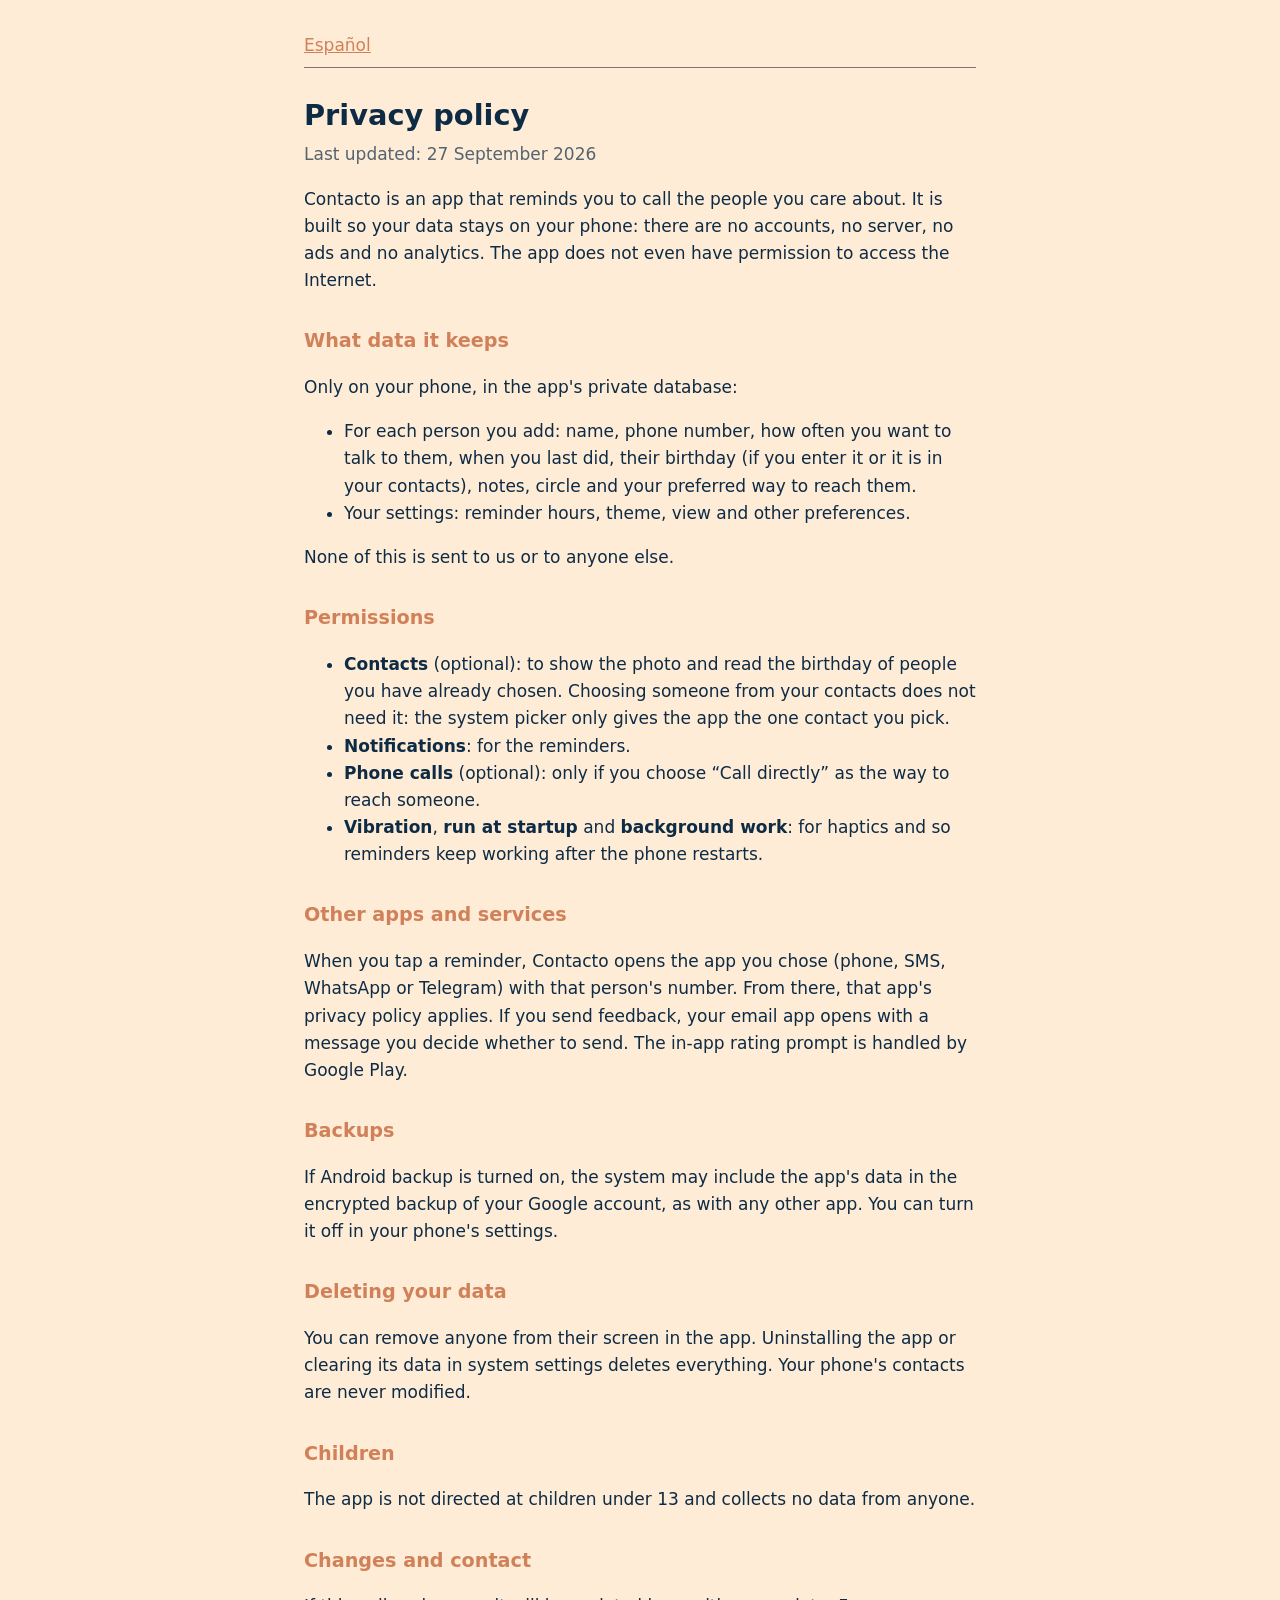
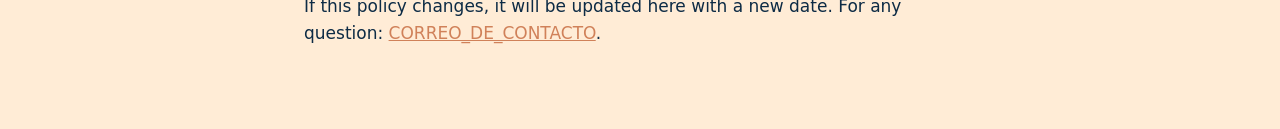
==== docs/privacy.html @ 859b3016 "Política de privacidad, textos de la tienda y guía para publicar (fase 1) Co-Authored-By: Claude Opu" ====
<!doctype html>
<html lang="en">
<head>
<meta charset="utf-8">
<meta name="viewport" content="width=device-width, initial-scale=1">
<title>Contacto · Privacy policy</title>
<link rel="stylesheet" href="estilo.css">
</head>
<body>
<main>
<nav><a href="privacidad.html">Español</a></nav>
<h1>Privacy policy</h1>
<p class="fecha">Last updated: 27 September 2026</p>

<p>Contacto is an app that reminds you to call the people you care about. It is
built so your data stays on your phone: there are no accounts, no server, no
ads and no analytics. The app does not even have permission to access the
Internet.</p>

<h2>What data it keeps</h2>
<p>Only on your phone, in the app's private database:</p>
<ul>
  <li>For each person you add: name, phone number, how often you want to talk
      to them, when you last did, their birthday (if you enter it or it is in
      your contacts), notes, circle and your preferred way to reach them.</li>
  <li>Your settings: reminder hours, theme, view and other preferences.</li>
</ul>
<p>None of this is sent to us or to anyone else.</p>

<h2>Permissions</h2>
<ul>
  <li><strong>Contacts</strong> (optional): to show the photo and read the
      birthday of people you have already chosen. Choosing someone from your
      contacts does not need it: the system picker only gives the app the one
      contact you pick.</li>
  <li><strong>Notifications</strong>: for the reminders.</li>
  <li><strong>Phone calls</strong> (optional): only if you choose “Call
      directly” as the way to reach someone.</li>
  <li><strong>Vibration</strong>, <strong>run at startup</strong> and
      <strong>background work</strong>: for haptics and so reminders keep
      working after the phone restarts.</li>
</ul>

<h2>Other apps and services</h2>
<p>When you tap a reminder, Contacto opens the app you chose (phone, SMS,
WhatsApp or Telegram) with that person's number. From there, that app's privacy
policy applies. If you send feedback, your email app opens with a message you
decide whether to send. The in-app rating prompt is handled by Google Play.</p>

<h2>Backups</h2>
<p>If Android backup is turned on, the system may include the app's data in the
encrypted backup of your Google account, as with any other app. You can turn it
off in your phone's settings.</p>

<h2>Deleting your data</h2>
<p>You can remove anyone from their screen in the app. Uninstalling the app or
clearing its data in system settings deletes everything. Your phone's contacts
are never modified.</p>

<h2>Children</h2>
<p>The app is not directed at children under 13 and collects no data from
anyone.</p>

<h2>Changes and contact</h2>
<p>If this policy changes, it will be updated here with a new date. For any
question: <a href="mailto:CORREO_DE_CONTACTO">CORREO_DE_CONTACTO</a>.</p>
</main>
</body>
</html>
---- docs/estilo.css ----
:root { --fondo: #FFECD6; --texto: #0D2B45; --acento: #D08159; --borde: #8D697A; }
@media (prefers-color-scheme: dark) {
  :root { --fondo: #0D2B45; --texto: #FFECD6; --acento: #FFAA5E; --borde: #544E68; }
}
body { background: var(--fondo); color: var(--texto); font: 17px/1.6 system-ui, sans-serif; margin: 0; }
main { max-width: 42rem; margin: 0 auto; padding: 2rem 16px 4rem; }
h1 { font-size: 1.8rem; margin-bottom: 0.2rem; }
h2 { font-size: 1.2rem; margin-top: 2rem; color: var(--acento); }
a { color: var(--acento); }
.fecha { opacity: 0.7; margin-top: 0; }
nav { border-bottom: 1px solid var(--borde); padding-bottom: 0.5rem; margin-bottom: 1.5rem; }
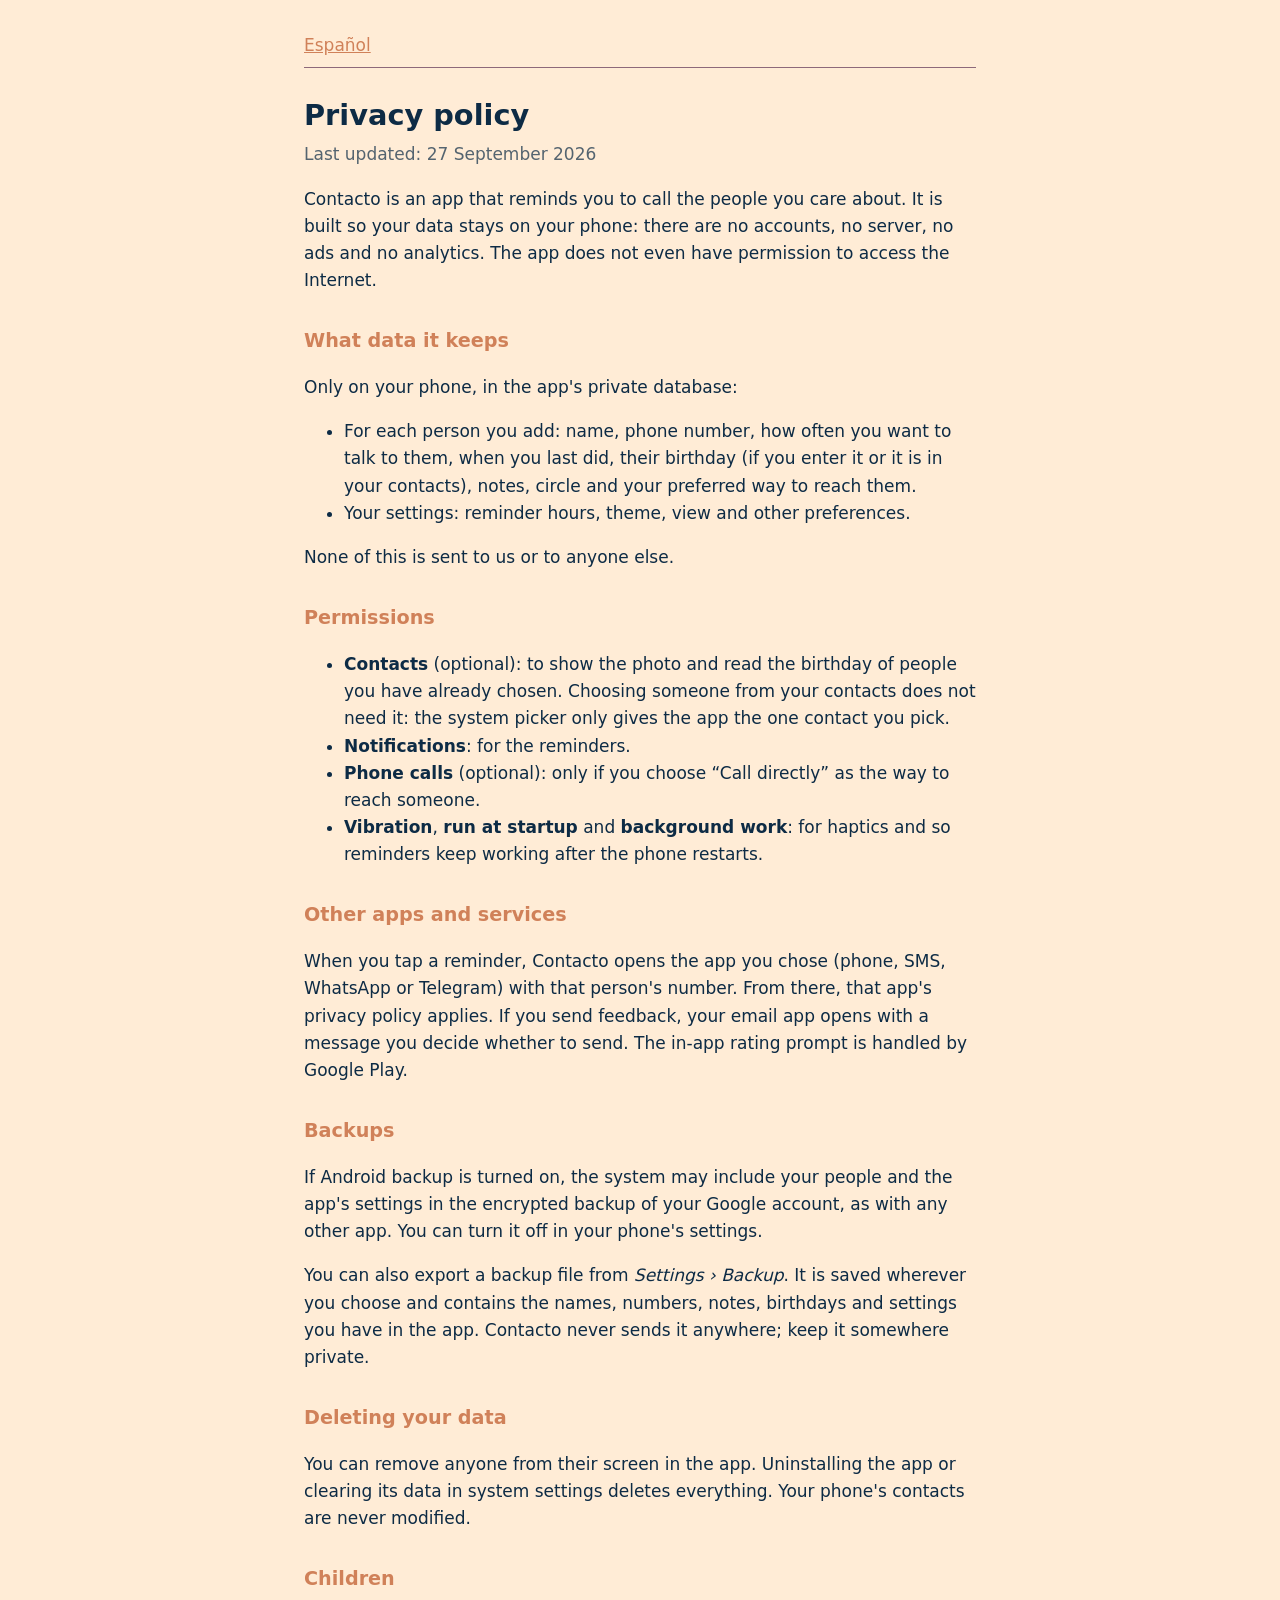
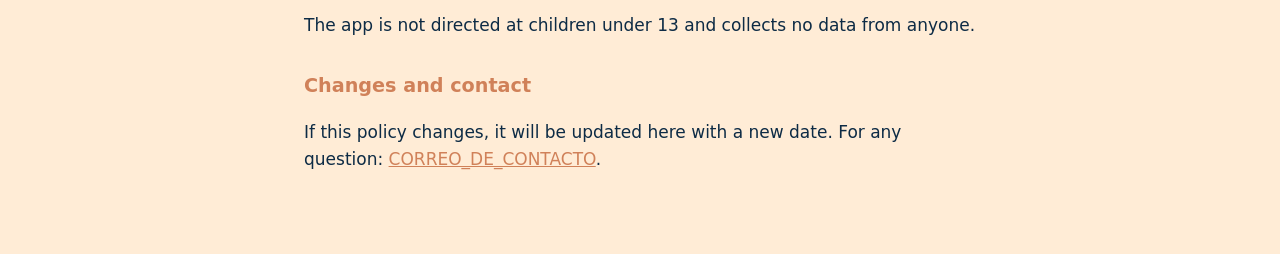
==== commit 6d31ae27: "Fase 3: aviso de batería del fabricante y copia de seguridad - Bateria.kt: detecta si la app está re" ====
--- a/docs/privacy.html
+++ b/docs/privacy.html
@@ -48,9 +48,13 @@
 decide whether to send. The in-app rating prompt is handled by Google Play.</p>
 
 <h2>Backups</h2>
-<p>If Android backup is turned on, the system may include the app's data in the
-encrypted backup of your Google account, as with any other app. You can turn it
-off in your phone's settings.</p>
+<p>If Android backup is turned on, the system may include your people and the
+app's settings in the encrypted backup of your Google account, as with any
+other app. You can turn it off in your phone's settings.</p>
+<p>You can also export a backup file from <em>Settings › Backup</em>. It is saved
+wherever you choose and contains the names, numbers, notes, birthdays and
+settings you have in the app. Contacto never sends it anywhere; keep it
+somewhere private.</p>
 
 <h2>Deleting your data</h2>
 <p>You can remove anyone from their screen in the app. Uninstalling the app or
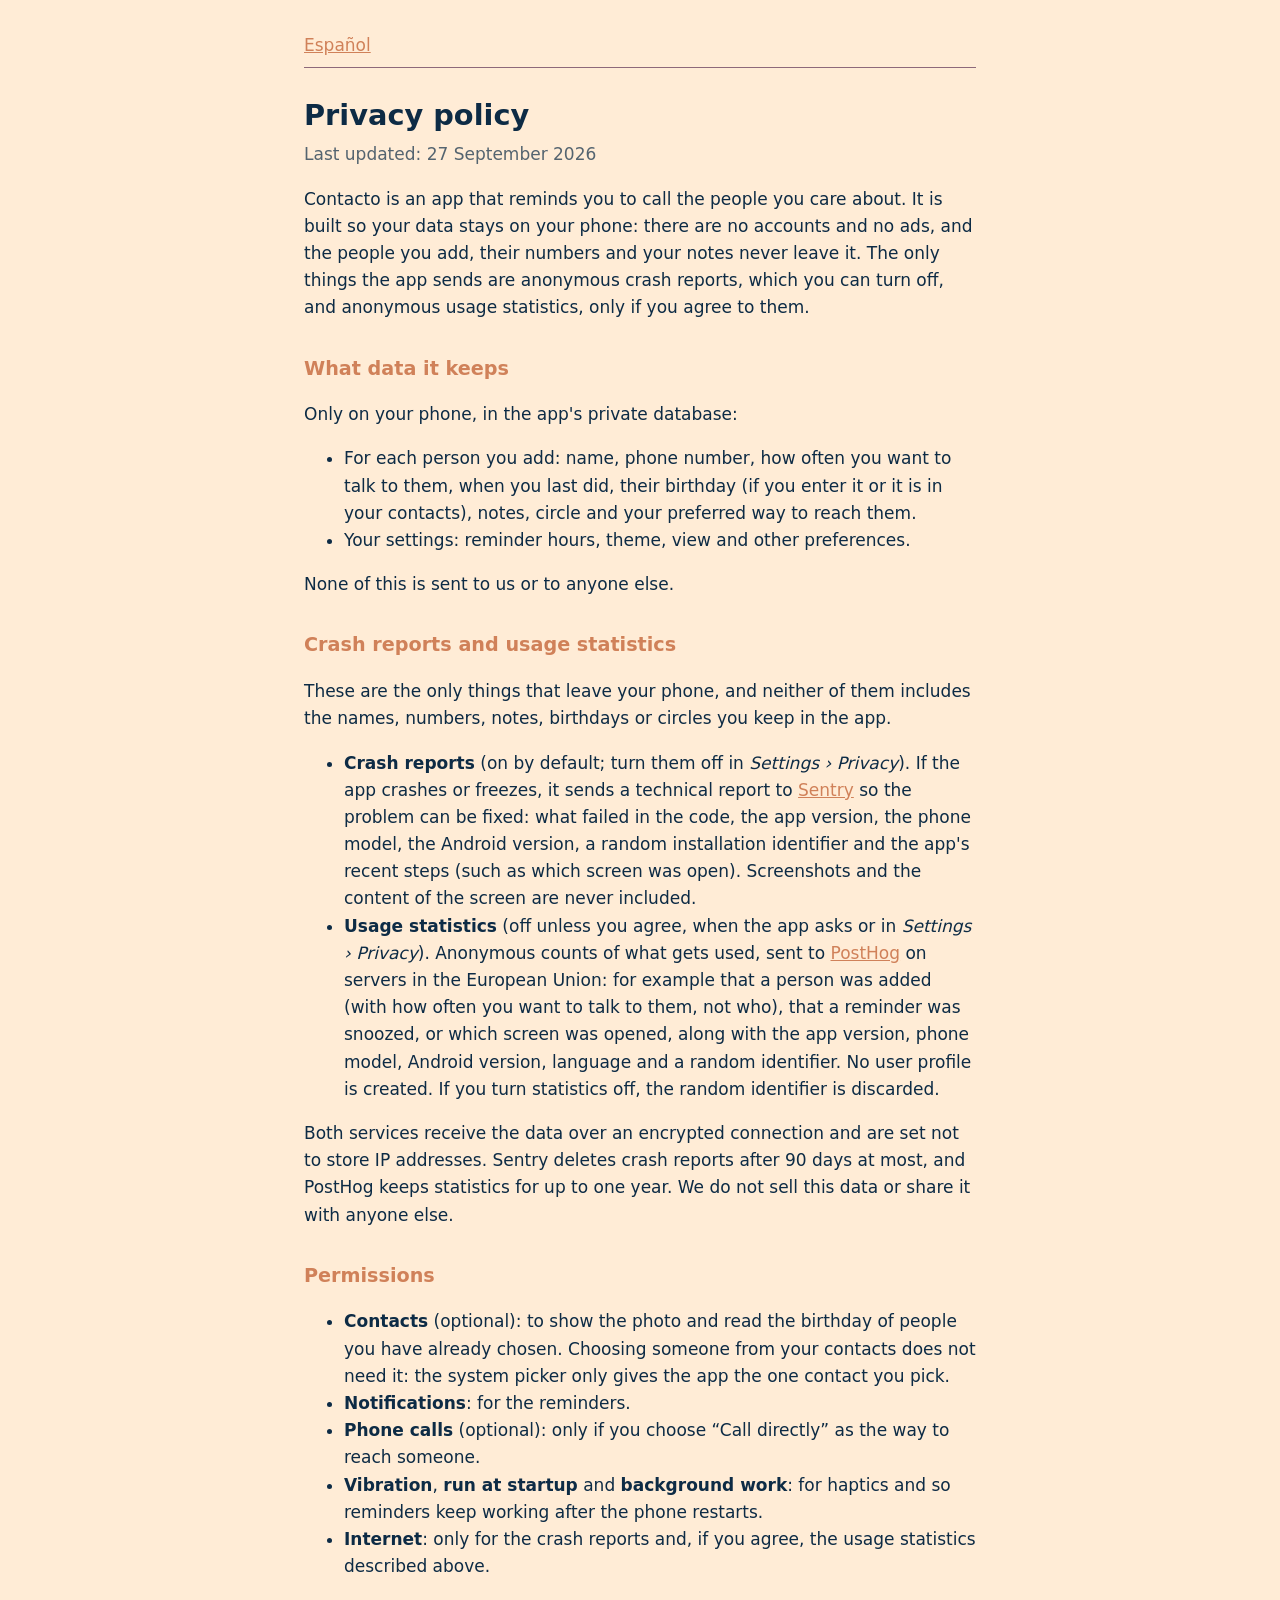
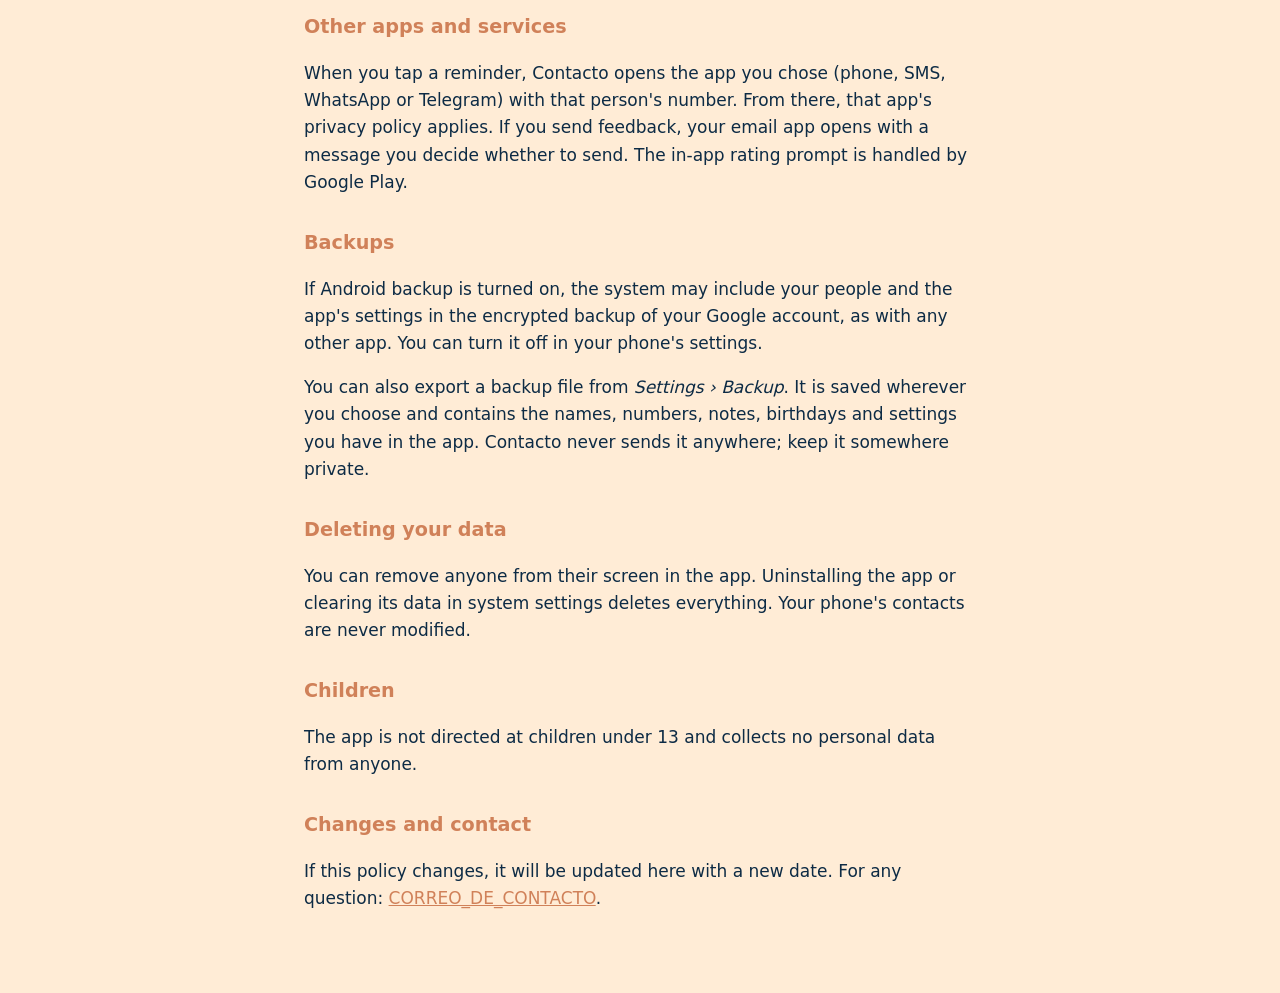
==== commit 3d0881ee: "Privacidad: politica, ficha de la tienda y guia con Sentry y PostHog La politica (es/en) y las descr" ====
--- a/docs/privacy.html
+++ b/docs/privacy.html
@@ -13,9 +13,10 @@
 <p class="fecha">Last updated: 27 September 2026</p>
 
 <p>Contacto is an app that reminds you to call the people you care about. It is
-built so your data stays on your phone: there are no accounts, no server, no
-ads and no analytics. The app does not even have permission to access the
-Internet.</p>
+built so your data stays on your phone: there are no accounts and no ads, and
+the people you add, their numbers and your notes never leave it. The only
+things the app sends are anonymous crash reports, which you can turn off, and
+anonymous usage statistics, only if you agree to them.</p>
 
 <h2>What data it keeps</h2>
 <p>Only on your phone, in the app's private database:</p>
@@ -26,6 +27,32 @@
   <li>Your settings: reminder hours, theme, view and other preferences.</li>
 </ul>
 <p>None of this is sent to us or to anyone else.</p>
+
+<h2>Crash reports and usage statistics</h2>
+<p>These are the only things that leave your phone, and neither of them includes
+the names, numbers, notes, birthdays or circles you keep in the app.</p>
+<ul>
+  <li><strong>Crash reports</strong> (on by default; turn them off in
+      <em>Settings › Privacy</em>). If the app crashes or freezes, it sends a
+      technical report to <a href="https://sentry.io/privacy/">Sentry</a> so the
+      problem can be fixed: what failed in the code, the app version, the
+      phone model, the Android version, a random installation identifier and
+      the app's recent steps (such as which screen was open). Screenshots and
+      the content of the screen are never included.</li>
+  <li><strong>Usage statistics</strong> (off unless you agree, when the app
+      asks or in <em>Settings › Privacy</em>). Anonymous counts of what gets
+      used, sent to <a href="https://posthog.com/privacy">PostHog</a> on
+      servers in the European Union: for example that a person was added (with
+      how often you want to talk to them, not who), that a reminder was
+      snoozed, or which screen was opened, along with the app version, phone
+      model, Android version, language and a random identifier. No user
+      profile is created. If you turn statistics off, the random identifier is
+      discarded.</li>
+</ul>
+<p>Both services receive the data over an encrypted connection and are set not
+to store IP addresses. Sentry deletes crash reports after 90 days at most, and
+PostHog keeps statistics for up to one year. We do not sell this data or share
+it with anyone else.</p>
 
 <h2>Permissions</h2>
 <ul>
@@ -39,6 +66,8 @@
   <li><strong>Vibration</strong>, <strong>run at startup</strong> and
       <strong>background work</strong>: for haptics and so reminders keep
       working after the phone restarts.</li>
+  <li><strong>Internet</strong>: only for the crash reports and, if you agree,
+      the usage statistics described above.</li>
 </ul>
 
 <h2>Other apps and services</h2>
@@ -62,8 +91,8 @@
 are never modified.</p>
 
 <h2>Children</h2>
-<p>The app is not directed at children under 13 and collects no data from
-anyone.</p>
+<p>The app is not directed at children under 13 and collects no personal data
+from anyone.</p>
 
 <h2>Changes and contact</h2>
 <p>If this policy changes, it will be updated here with a new date. For any
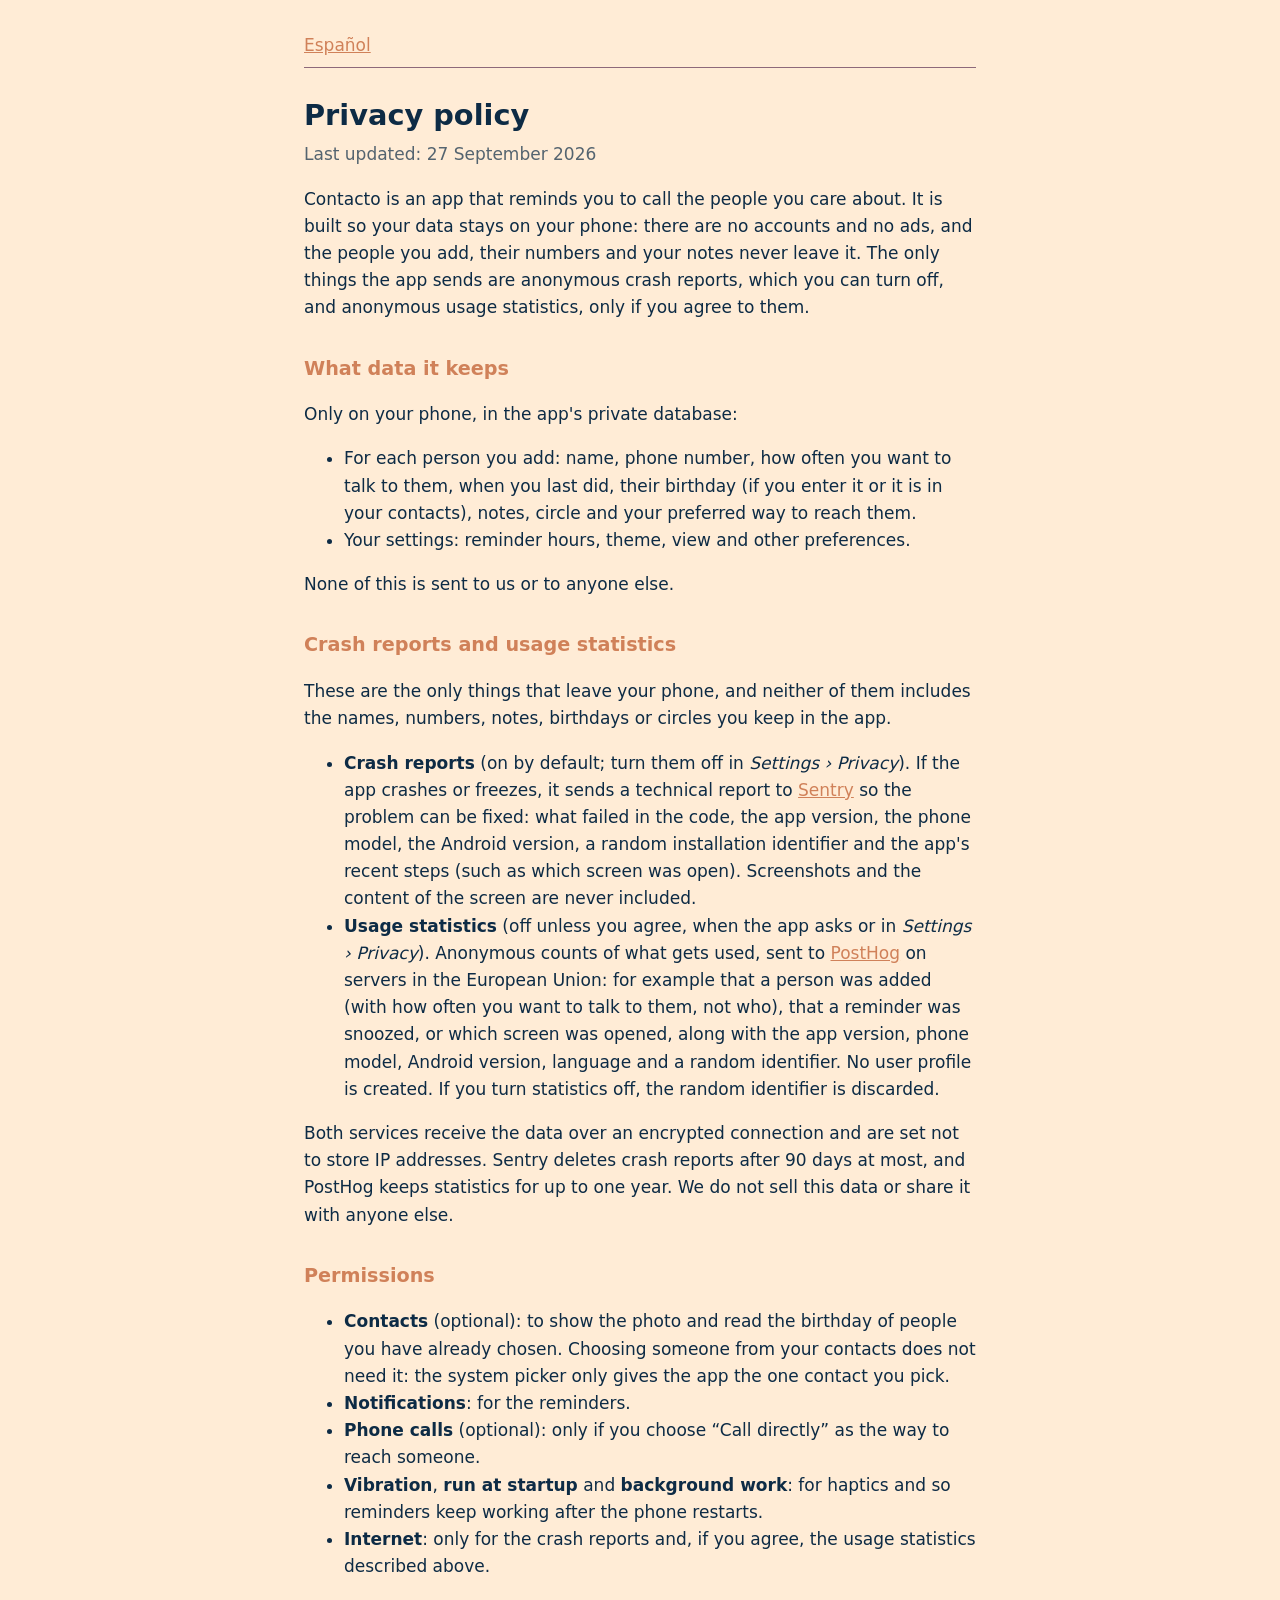
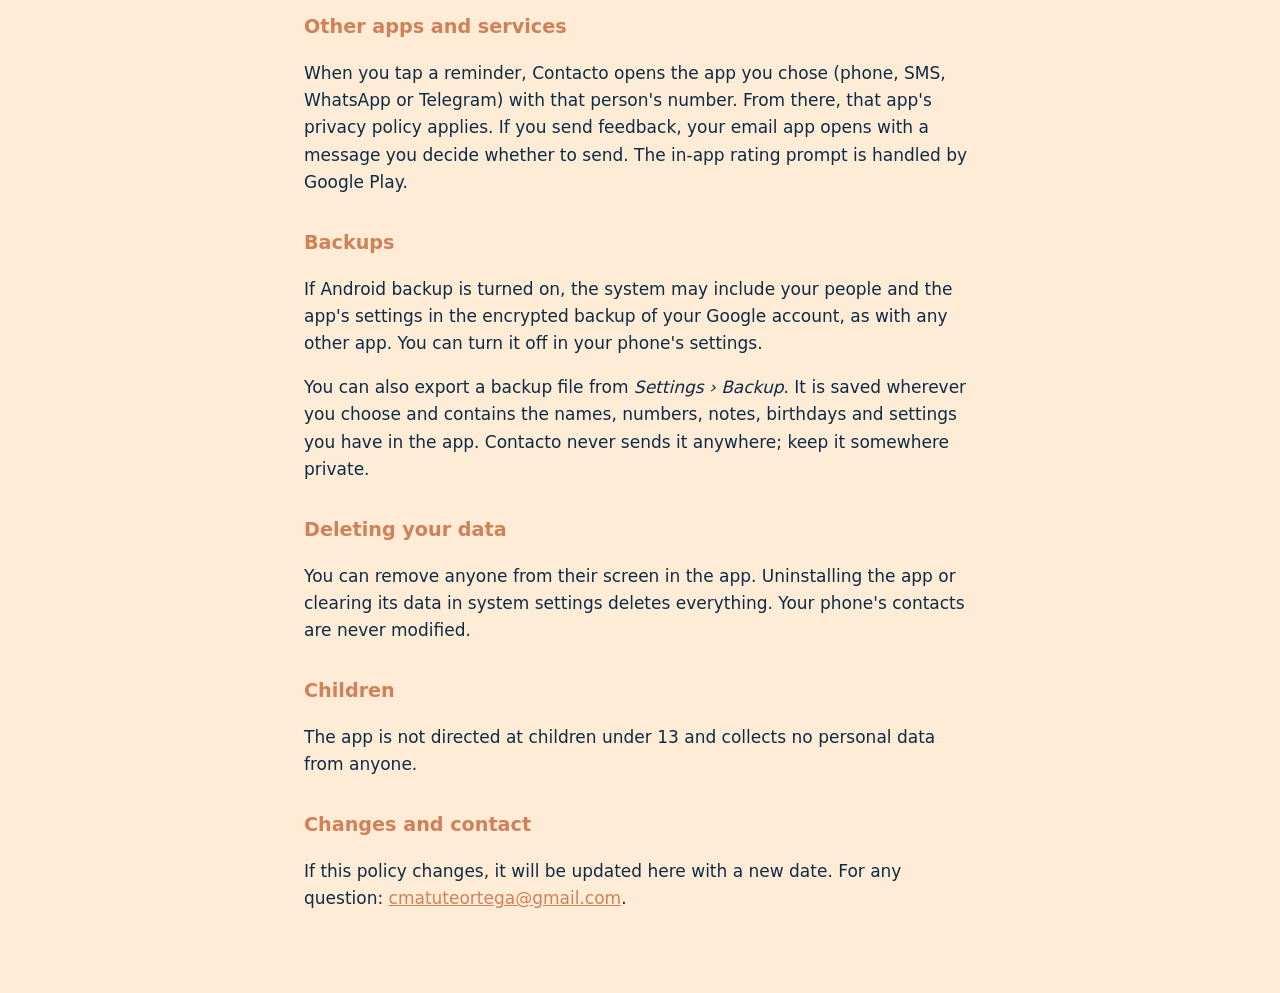
==== commit b9901c6a: "Huecos del roadmap: correo, humo con R8, perfil, burbujas en reposo, traducciones, notas y Dependabo" ====
--- a/docs/privacy.html
+++ b/docs/privacy.html
@@ -96,7 +96,7 @@
 
 <h2>Changes and contact</h2>
 <p>If this policy changes, it will be updated here with a new date. For any
-question: <a href="mailto:CORREO_DE_CONTACTO">CORREO_DE_CONTACTO</a>.</p>
+question: <a href="mailto:cmatuteortega@gmail.com">cmatuteortega@gmail.com</a>.</p>
 </main>
 </body>
 </html>
